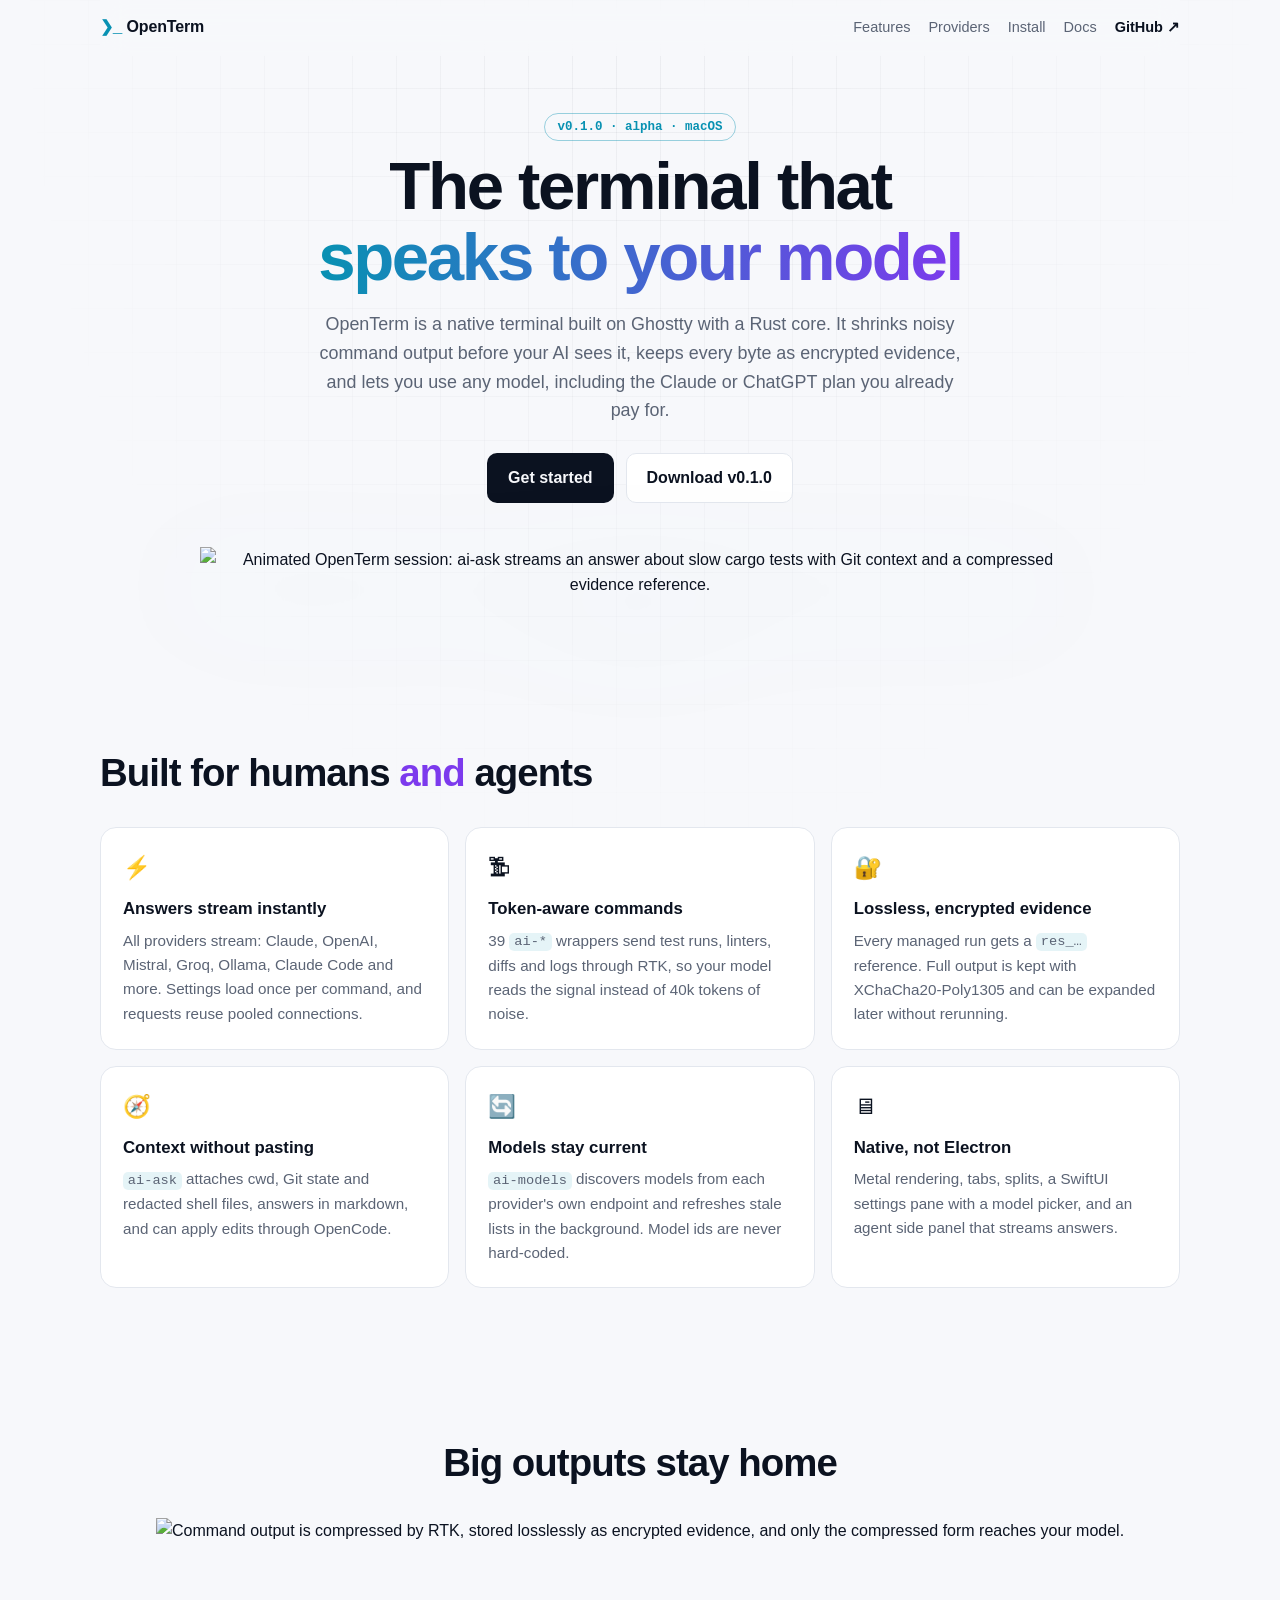
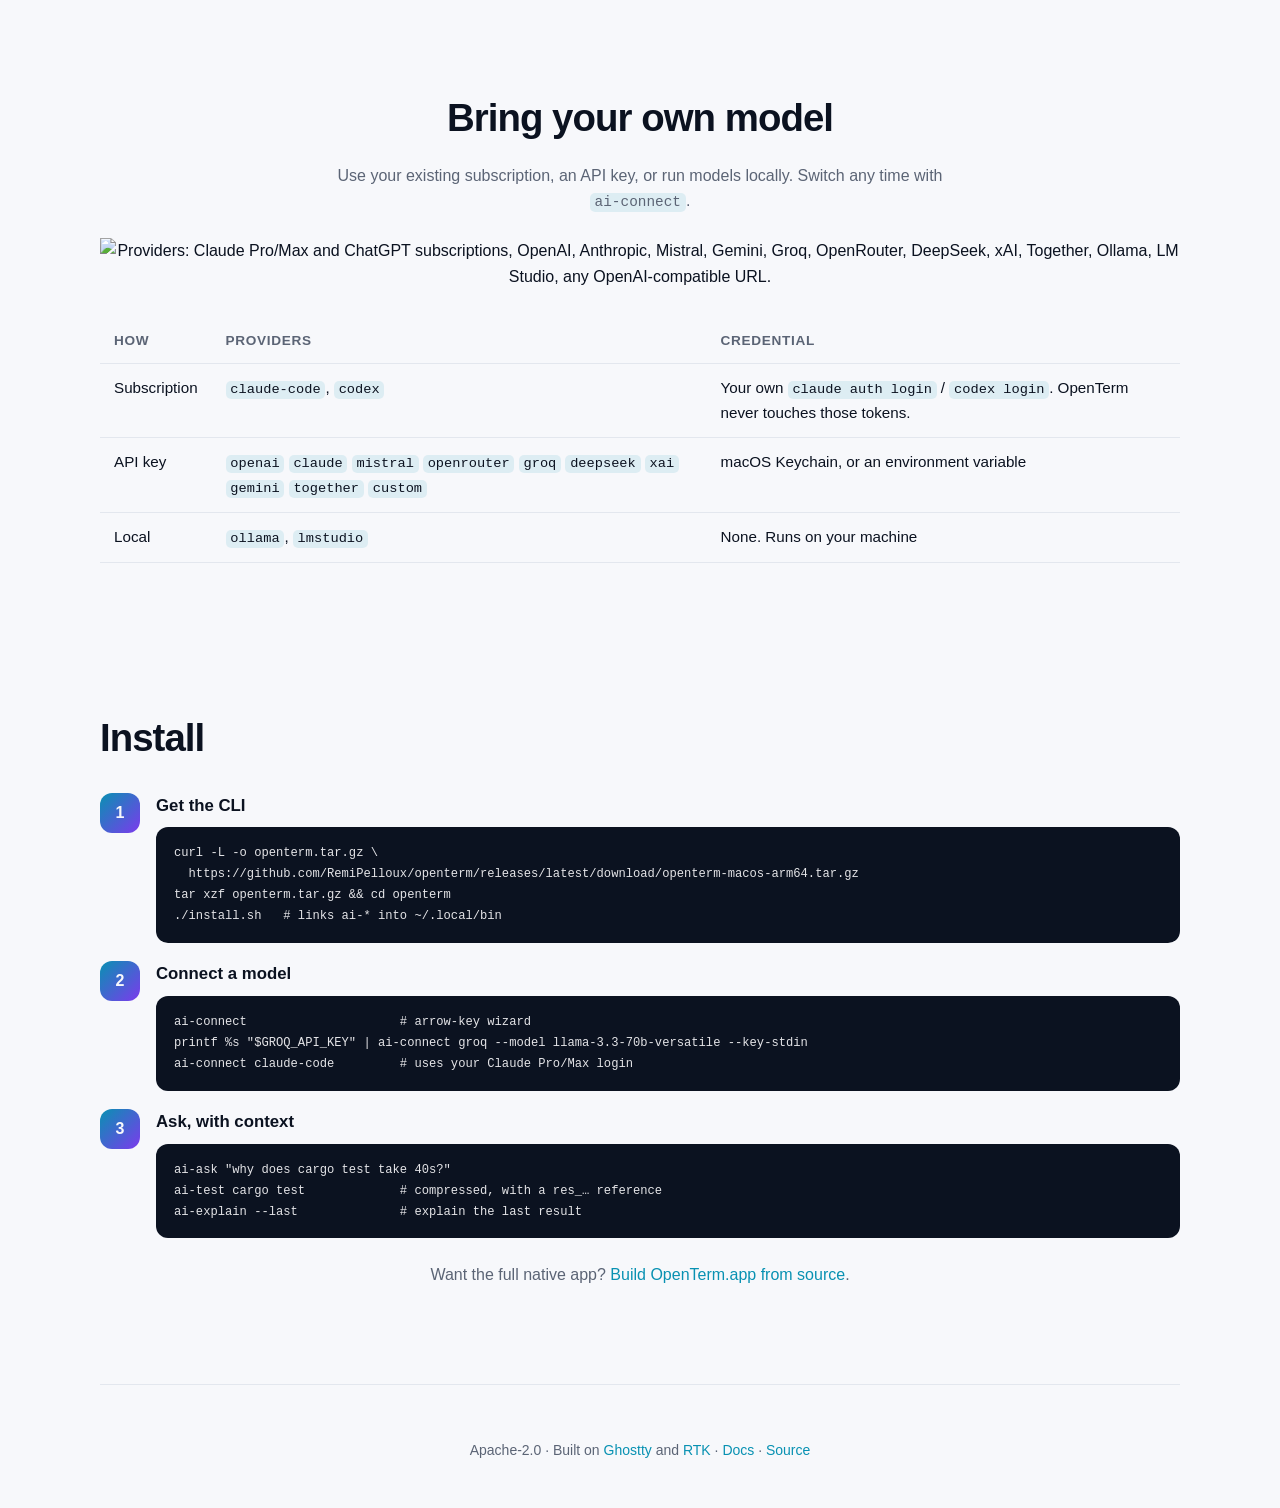
==== site/index.html @ d1501d90 "docs: animated README, GitHub Pages site, and release install script - README with animated SVG hero" ====
<!doctype html>
<html lang="en">
<head>
<meta charset="utf-8">
<meta name="viewport" content="width=device-width, initial-scale=1, viewport-fit=cover">
<title>OpenTerm — the AI-native terminal</title>
<meta name="description" content="OpenTerm is a native macOS terminal for humans and AI agents: compressed command output, encrypted evidence, and any model — including your Claude or ChatGPT subscription.">
<meta property="og:title" content="OpenTerm — the AI-native terminal">
<meta property="og:description" content="Token-aware commands, lossless evidence, and any model. Built on Ghostty, written in Rust.">
<link rel="icon" href="data:image/svg+xml,%3Csvg xmlns='http://www.w3.org/2000/svg' viewBox='0 0 32 32'%3E%3Crect width='32' height='32' rx='8' fill='%230b1220'/%3E%3Cpath d='M9 11l6 5-6 5' stroke='%2322d3ee' stroke-width='3' fill='none' stroke-linecap='round' stroke-linejoin='round'/%3E%3Cpath d='M17 22h7' stroke='%23a78bfa' stroke-width='3' stroke-linecap='round'/%3E%3C/svg%3E">
<link rel="stylesheet" href="style.css">
</head>
<body>
<div class="grid-bg" aria-hidden="true"></div>
<header class="nav">
  <a class="brand" href="./"><span class="mark">❯_</span> OpenTerm</a>
  <nav>
    <a href="#features">Features</a>
    <a href="#providers">Providers</a>
    <a href="#install">Install</a>
    <a href="docs.html">Docs</a>
    <a class="gh" href="https://github.com/RemiPelloux/openterm">GitHub ↗</a>
  </nav>
</header>

<main>
  <section class="hero">
    <p class="eyebrow reveal">v0.1.0 · alpha · macOS</p>
    <h1 class="reveal">The terminal that<br><span class="grad">speaks to your model</span></h1>
    <p class="lede reveal">OpenTerm is a native terminal built on Ghostty with a Rust core. It shrinks noisy command output before your AI sees it, keeps every byte as encrypted evidence, and lets you use any model, including the Claude or ChatGPT plan you already pay for.</p>
    <div class="cta reveal">
      <a class="btn primary" href="#install">Get started</a>
      <a class="btn" href="https://github.com/RemiPelloux/openterm/releases/latest">Download v0.1.0</a>
    </div>
    <figure class="shot reveal">
      <img src="assets/hero.svg" width="880" height="372" alt="Animated OpenTerm session: ai-ask streams an answer about slow cargo tests with Git context and a compressed evidence reference.">
    </figure>
  </section>

  <section id="features" class="features">
    <h2 class="reveal">Built for humans <em>and</em> agents</h2>
    <div class="cards">
      <article class="card reveal"><span class="ico">⚡</span><h3>Answers stream instantly</h3><p>All providers stream: Claude, OpenAI, Mistral, Groq, Ollama, Claude Code and more. Settings load once per command, and requests reuse pooled connections.</p></article>
      <article class="card reveal"><span class="ico">🗜</span><h3>Token-aware commands</h3><p>39 <code>ai-*</code> wrappers send test runs, linters, diffs and logs through RTK, so your model reads the signal instead of 40k tokens of noise.</p></article>
      <article class="card reveal"><span class="ico">🔐</span><h3>Lossless, encrypted evidence</h3><p>Every managed run gets a <code>res_…</code> reference. Full output is kept with XChaCha20-Poly1305 and can be expanded later without rerunning.</p></article>
      <article class="card reveal"><span class="ico">🧭</span><h3>Context without pasting</h3><p><code>ai-ask</code> attaches cwd, Git state and redacted shell files, answers in markdown, and can apply edits through OpenCode.</p></article>
      <article class="card reveal"><span class="ico">🔄</span><h3>Models stay current</h3><p><code>ai-models</code> discovers models from each provider's own endpoint and refreshes stale lists in the background. Model ids are never hard-coded.</p></article>
      <article class="card reveal"><span class="ico">🖥</span><h3>Native, not Electron</h3><p>Metal rendering, tabs, splits, a SwiftUI settings pane with a model picker, and an agent side panel that streams answers.</p></article>
    </div>
  </section>

  <section class="pipeline">
    <h2 class="reveal">Big outputs stay home</h2>
    <img class="reveal" src="assets/flow.svg" width="880" height="200" alt="Command output is compressed by RTK, stored losslessly as encrypted evidence, and only the compressed form reaches your model.">
  </section>

  <section id="providers" class="providers">
    <h2 class="reveal">Bring your own model</h2>
    <p class="sub reveal">Use your existing subscription, an API key, or run models locally. Switch any time with <code>ai-connect</code>.</p>
    <img class="reveal" src="assets/providers.svg" width="880" height="118" alt="Providers: Claude Pro/Max and ChatGPT subscriptions, OpenAI, Anthropic, Mistral, Gemini, Groq, OpenRouter, DeepSeek, xAI, Together, Ollama, LM Studio, any OpenAI-compatible URL.">
    <div class="table-wrap reveal">
      <table>
        <thead><tr><th>How</th><th>Providers</th><th>Credential</th></tr></thead>
        <tbody>
          <tr><td>Subscription</td><td><code>claude-code</code>, <code>codex</code></td><td>Your own <code>claude auth login</code> / <code>codex login</code>. OpenTerm never touches those tokens.</td></tr>
          <tr><td>API key</td><td><code>openai</code> <code>claude</code> <code>mistral</code> <code>openrouter</code> <code>groq</code> <code>deepseek</code> <code>xai</code> <code>gemini</code> <code>together</code> <code>custom</code></td><td>macOS Keychain, or an environment variable</td></tr>
          <tr><td>Local</td><td><code>ollama</code>, <code>lmstudio</code></td><td>None. Runs on your machine</td></tr>
        </tbody>
      </table>
    </div>
  </section>

  <section id="install" class="install">
    <h2 class="reveal">Install</h2>
    <div class="steps">
      <div class="step reveal"><span>1</span><div><h3>Get the CLI</h3><pre><code>curl -L -o openterm.tar.gz \
  https://github.com/RemiPelloux/openterm/releases/latest/download/openterm-macos-arm64.tar.gz
tar xzf openterm.tar.gz &amp;&amp; cd openterm
./install.sh   # links ai-* into ~/.local/bin</code></pre></div></div>
      <div class="step reveal"><span>2</span><div><h3>Connect a model</h3><pre><code>ai-connect                     # arrow-key wizard
printf %s "$GROQ_API_KEY" | ai-connect groq --model llama-3.3-70b-versatile --key-stdin
ai-connect claude-code         # uses your Claude Pro/Max login</code></pre></div></div>
      <div class="step reveal"><span>3</span><div><h3>Ask, with context</h3><pre><code>ai-ask "why does cargo test take 40s?"
ai-test cargo test             # compressed, with a res_… reference
ai-explain --last              # explain the last result</code></pre></div></div>
    </div>
    <p class="sub reveal">Want the full native app? <a href="docs.html#native-terminal">Build OpenTerm.app from source</a>.</p>
  </section>
</main>

<footer>
  <p>Apache-2.0 · Built on <a href="https://github.com/ghostty-org/ghostty">Ghostty</a> and <a href="https://github.com/rtk-ai/rtk">RTK</a> · <a href="docs.html">Docs</a> · <a href="https://github.com/RemiPelloux/openterm">Source</a></p>
</footer>

<script>
(() => {
  const items = document.querySelectorAll('.reveal');
  if (!('IntersectionObserver' in window) || matchMedia('(prefers-reduced-motion: reduce)').matches) {
    items.forEach(el => el.classList.add('in'));
    return;
  }
  const io = new IntersectionObserver(entries => {
    entries.forEach(e => { if (e.isIntersecting) { e.target.classList.add('in'); io.unobserve(e.target); } });
  }, { rootMargin: '0px 0px -8% 0px' });
  items.forEach((el, i) => { el.style.transitionDelay = `${(i % 6) * 60}ms`; io.observe(el); });
})();
</script>
</body>
</html>
---- site/style.css ----
:root {
  --bg: #f7f8fb;
  --bg-2: #ffffff;
  --ink: #0b1220;
  --muted: #5b6475;
  --line: #e3e7ee;
  --cyan: #0891b2;
  --violet: #7c3aed;
  --green: #059669;
  --code-bg: #0b1220;
  --code-ink: #e4e4e7;
  --grid: rgba(11, 18, 32, .05);
  color-scheme: light;
}
@media (prefers-color-scheme: dark) {
  :root:not([data-theme="light"]) {
    --bg: #05070b; --bg-2: #0b1220; --ink: #f4f4f5; --muted: #9aa3b2; --line: #1f2937;
    --cyan: #22d3ee; --violet: #a78bfa; --green: #34d399; --code-bg: #0f172a;
    --grid: rgba(34, 211, 238, .06); color-scheme: dark;
  }
}
:root[data-theme="dark"] {
  --bg: #05070b; --bg-2: #0b1220; --ink: #f4f4f5; --muted: #9aa3b2; --line: #1f2937;
  --cyan: #22d3ee; --violet: #a78bfa; --green: #34d399; --code-bg: #0f172a;
  --grid: rgba(34, 211, 238, .06); color-scheme: dark;
}

* { box-sizing: border-box; }
body {
  margin: 0; background: var(--bg); color: var(--ink);
  font: 16px/1.6 -apple-system, BlinkMacSystemFont, "Segoe UI", Inter, Helvetica, Arial, sans-serif;
  padding-inline: 20px;
}
a { color: var(--cyan); text-decoration: none; }
a:hover { text-decoration: underline; }
code { font-family: ui-monospace, SFMono-Regular, Menlo, Consolas, monospace; font-size: .9em; }
:not(pre) > code { background: color-mix(in srgb, var(--cyan) 10%, transparent); padding: .1em .35em; border-radius: 5px; }
pre { background: var(--code-bg); color: var(--code-ink); padding: 16px 18px; border-radius: 12px; overflow-x: auto; font-size: 13.5px; line-height: 1.55; margin: 8px 0 0; }
pre code { background: none; padding: 0; }
img { max-width: 100%; height: auto; }

.grid-bg {
  position: fixed; inset: 0; z-index: -1; pointer-events: none;
  background-image: linear-gradient(var(--grid) 1px, transparent 1px), linear-gradient(90deg, var(--grid) 1px, transparent 1px);
  background-size: 44px 44px;
  mask-image: radial-gradient(ellipse at 50% 0%, #000 0%, transparent 70%);
  animation: drift 30s linear infinite;
}
@keyframes drift { to { background-position: 44px 44px, 44px 44px; } }

.nav {
  position: sticky; top: env(safe-area-inset-top, 0px); z-index: 10;
  max-width: 1080px; margin: 0 auto; padding-block: 14px;
  display: flex; align-items: center; justify-content: space-between; gap: 16px; flex-wrap: wrap;
  backdrop-filter: blur(12px); background: color-mix(in srgb, var(--bg) 75%, transparent);
}
.brand { font-weight: 800; color: var(--ink); letter-spacing: -.01em; }
.mark { color: var(--cyan); font-family: ui-monospace, Menlo, monospace; }
.nav nav { display: flex; gap: 18px; flex-wrap: wrap; font-size: 14.5px; }
.nav nav a { color: var(--muted); }
.nav nav a:hover { color: var(--ink); text-decoration: none; }
.nav .gh { color: var(--ink); font-weight: 600; }

main { max-width: 1080px; margin: 0 auto; }
section { padding-block: 72px; }
h1 { font-size: clamp(2.4rem, 6vw, 4.2rem); line-height: 1.05; letter-spacing: -.035em; margin: 10px 0 18px; }
h2 { font-size: clamp(1.7rem, 3.5vw, 2.4rem); letter-spacing: -.025em; margin: 0 0 24px; }
h2 em { font-style: normal; color: var(--violet); }
h3 { margin: 0 0 6px; font-size: 1.05rem; }
.grad { background: linear-gradient(90deg, var(--cyan), var(--violet), var(--cyan)); background-size: 200% 100%;
  -webkit-background-clip: text; background-clip: text; color: transparent; animation: shine 6s linear infinite; }
@keyframes shine { to { background-position: -200% 0; } }

.hero { text-align: center; padding-top: 56px; }
.eyebrow { display: inline-block; font: 600 12.5px/1 ui-monospace, Menlo, monospace; color: var(--cyan);
  border: 1px solid color-mix(in srgb, var(--cyan) 40%, transparent); border-radius: 999px; padding: 7px 12px; margin: 0; }
.lede { max-width: 660px; margin: 0 auto; color: var(--muted); font-size: 1.12rem; }
.cta { display: flex; gap: 12px; justify-content: center; flex-wrap: wrap; margin: 28px 0 44px; }
.btn { padding: 11px 20px; border-radius: 10px; border: 1px solid var(--line); color: var(--ink); font-weight: 600; background: var(--bg-2); transition: transform .15s ease, box-shadow .15s ease; }
.btn:hover { text-decoration: none; transform: translateY(-1px); box-shadow: 0 6px 22px -10px var(--cyan); }
.btn.primary { background: var(--ink); color: var(--bg); border-color: transparent; }
.shot { margin: 0 auto; max-width: 880px; filter: drop-shadow(0 30px 60px rgba(8, 145, 178, .25)); }

.cards { display: grid; grid-template-columns: repeat(auto-fit, minmax(min(100%, 300px), 1fr)); gap: 16px; }
.card { background: var(--bg-2); border: 1px solid var(--line); border-radius: 16px; padding: 22px; transition: border-color .2s ease, transform .2s ease; }
.card:hover { border-color: color-mix(in srgb, var(--cyan) 50%, var(--line)); transform: translateY(-2px); }
.card p { margin: 0; color: var(--muted); font-size: .95rem; }
.ico { font-size: 1.4rem; display: block; margin-bottom: 10px; }

.pipeline, .providers { text-align: center; }
.sub { color: var(--muted); max-width: 640px; margin: -10px auto 24px; }
.table-wrap { overflow-x: auto; margin-top: 28px; text-align: left; }
table { width: 100%; border-collapse: collapse; font-size: .95rem; }
th, td { padding: 12px 14px; border-bottom: 1px solid var(--line); vertical-align: top; }
th { color: var(--muted); font-weight: 600; font-size: .85rem; text-transform: uppercase; letter-spacing: .05em; }
td code { white-space: nowrap; }

.steps { display: grid; gap: 18px; }
.step { display: grid; grid-template-columns: 40px 1fr; gap: 16px; align-items: start; }
.step > span { width: 40px; height: 40px; border-radius: 12px; display: grid; place-items: center; font-weight: 800;
  color: var(--bg); background: linear-gradient(135deg, var(--cyan), var(--violet)); }
.step > div { min-width: 0; }
.install .sub { margin-top: 24px; text-align: center; }

footer { max-width: 1080px; margin: 0 auto; padding-block: 40px; border-top: 1px solid var(--line); color: var(--muted); font-size: 14px; text-align: center; }

.reveal { opacity: 0; transform: translateY(14px); transition: opacity .6s ease, transform .6s cubic-bezier(.2, .7, .2, 1); }
.reveal.in { opacity: 1; transform: none; }

/* Docs viewer */
.docs { display: grid; grid-template-columns: 220px 1fr; gap: 40px; padding-block: 40px; }
.docs aside { position: sticky; top: 76px; align-self: start; display: flex; flex-direction: column; gap: 4px; }
.docs aside a { color: var(--muted); padding: 6px 10px; border-radius: 8px; font-size: 14.5px; }
.docs aside a.on, .docs aside a:hover { color: var(--ink); background: color-mix(in srgb, var(--cyan) 10%, transparent); text-decoration: none; }
.doc { min-width: 0; }
.doc h1 { font-size: 2.2rem; }
.doc h2 { font-size: 1.5rem; margin-top: 40px; }
.doc table { margin: 16px 0; display: block; overflow-x: auto; }
.doc blockquote { border-left: 3px solid var(--cyan); margin: 0; padding-left: 16px; color: var(--muted); }
@media (max-width: 760px) {
  .docs { grid-template-columns: 1fr; gap: 16px; }
  .docs aside { position: static; flex-direction: row; flex-wrap: wrap; }
}

@media (prefers-reduced-motion: reduce) {
  *, .grid-bg, .grad { animation: none !important; transition: none !important; }
  .reveal { opacity: 1; transform: none; }
}
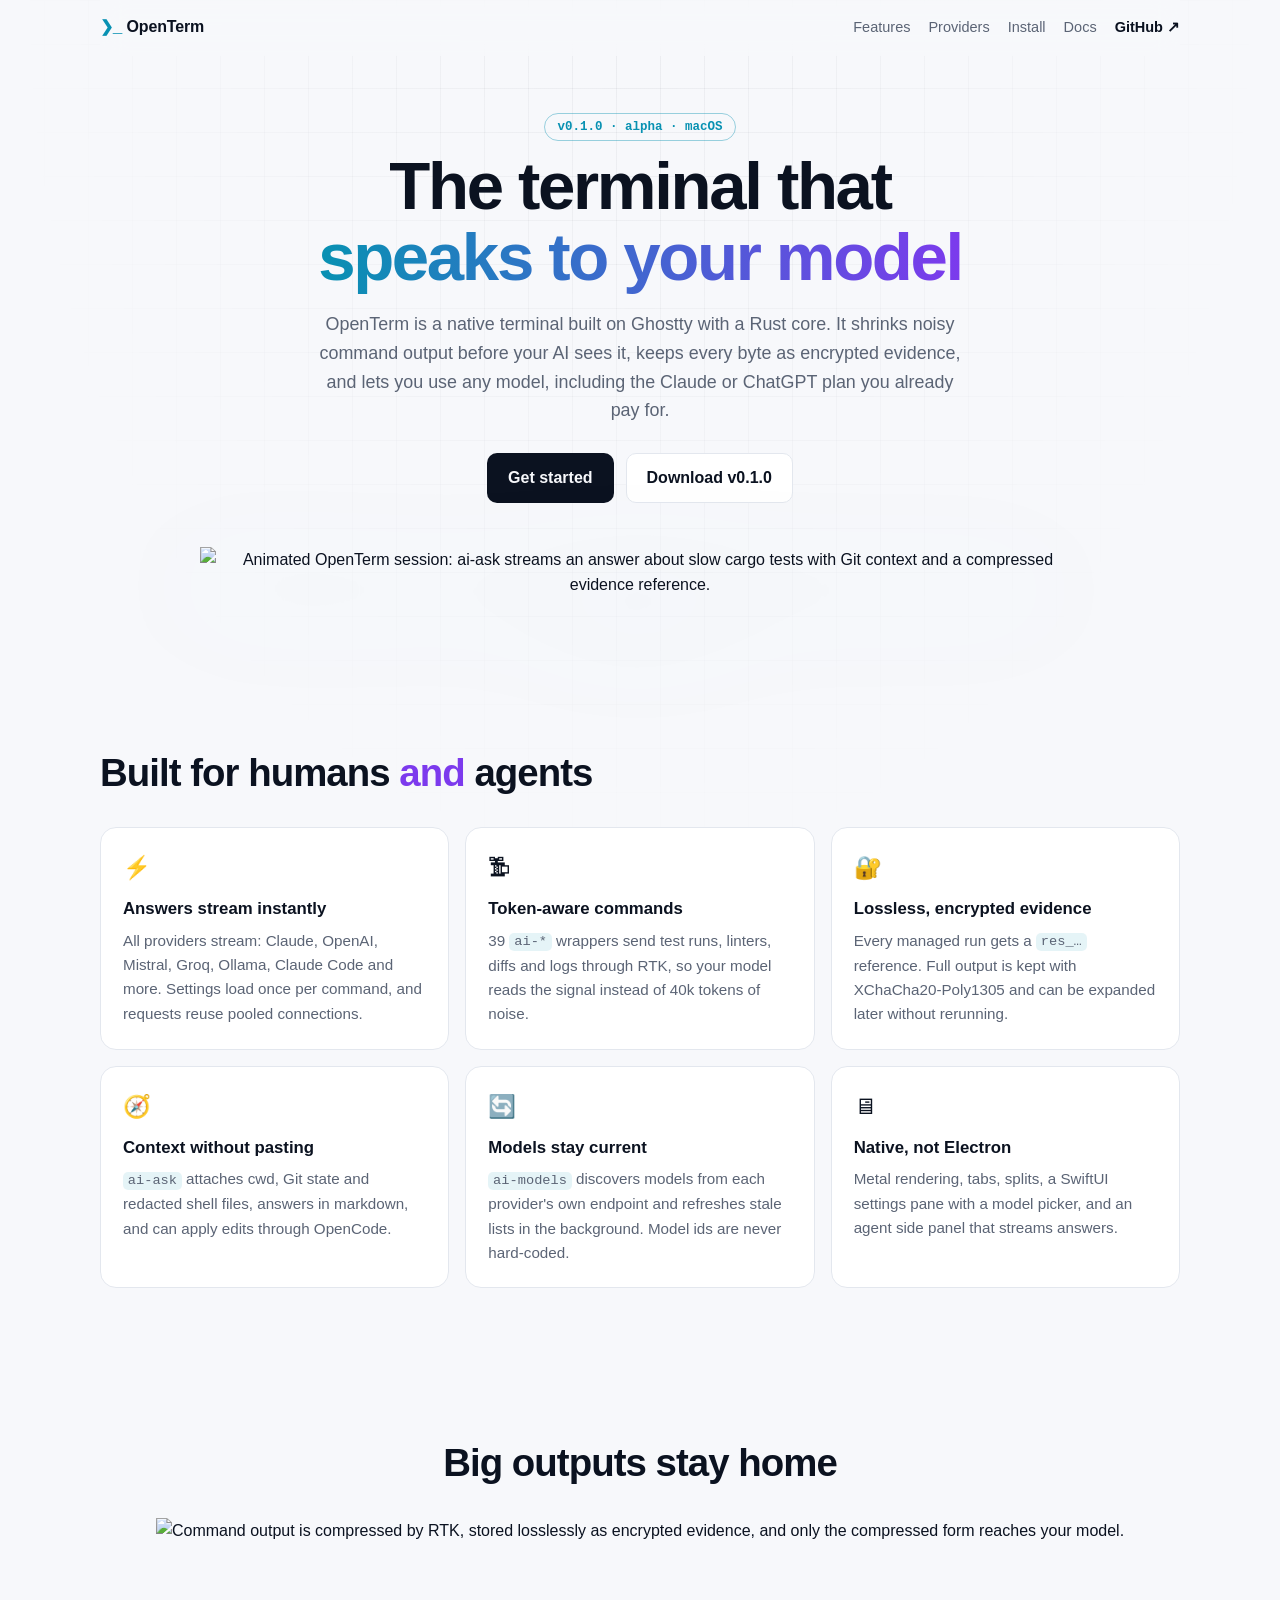
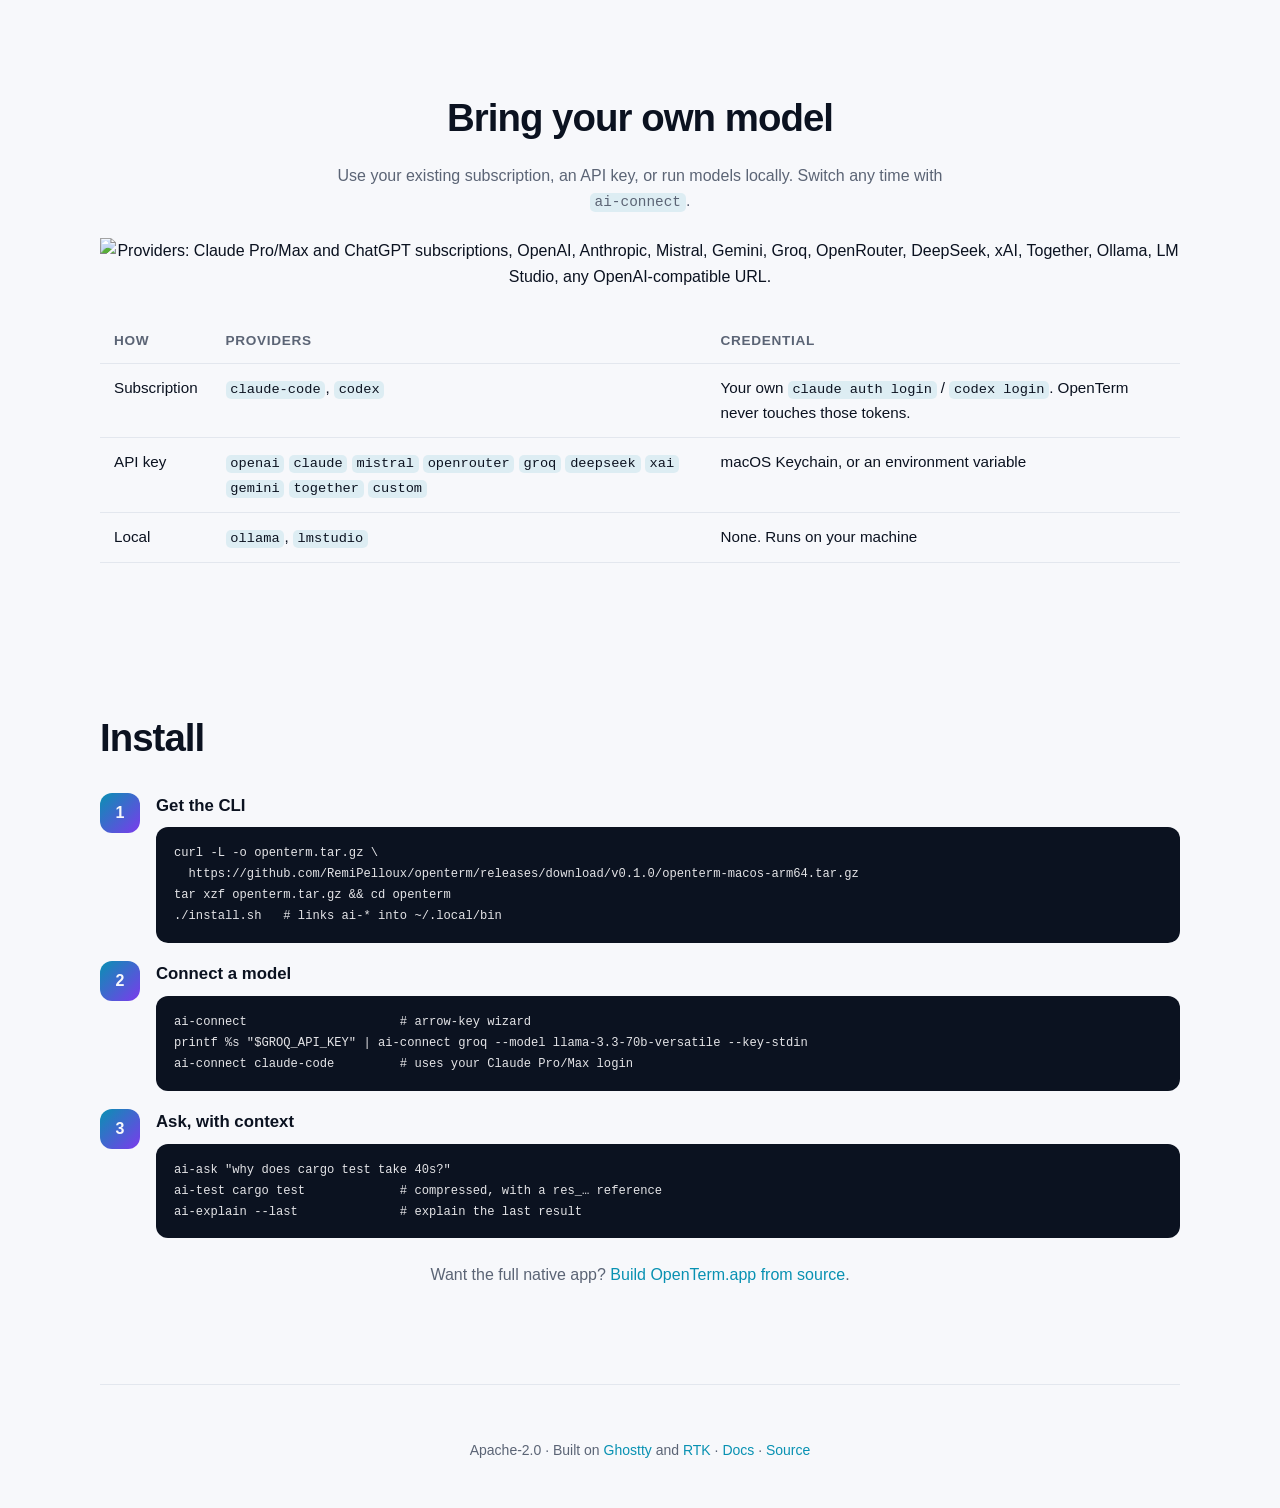
==== commit 1a18233d: "fix(connect): gate Keychain service name to macOS; pin v0.1.0 links The constant is only used by the" ====
--- a/site/index.html
+++ b/site/index.html
@@ -30,7 +30,7 @@
     <p class="lede reveal">OpenTerm is a native terminal built on Ghostty with a Rust core. It shrinks noisy command output before your AI sees it, keeps every byte as encrypted evidence, and lets you use any model, including the Claude or ChatGPT plan you already pay for.</p>
     <div class="cta reveal">
       <a class="btn primary" href="#install">Get started</a>
-      <a class="btn" href="https://github.com/RemiPelloux/openterm/releases/latest">Download v0.1.0</a>
+      <a class="btn" href="https://github.com/RemiPelloux/openterm/releases/tag/v0.1.0">Download v0.1.0</a>
     </div>
     <figure class="shot reveal">
       <img src="assets/hero.svg" width="880" height="372" alt="Animated OpenTerm session: ai-ask streams an answer about slow cargo tests with Git context and a compressed evidence reference.">
@@ -74,7 +74,7 @@
     <h2 class="reveal">Install</h2>
     <div class="steps">
       <div class="step reveal"><span>1</span><div><h3>Get the CLI</h3><pre><code>curl -L -o openterm.tar.gz \
-  https://github.com/RemiPelloux/openterm/releases/latest/download/openterm-macos-arm64.tar.gz
+  https://github.com/RemiPelloux/openterm/releases/download/v0.1.0/openterm-macos-arm64.tar.gz
 tar xzf openterm.tar.gz &amp;&amp; cd openterm
 ./install.sh   # links ai-* into ~/.local/bin</code></pre></div></div>
       <div class="step reveal"><span>2</span><div><h3>Connect a model</h3><pre><code>ai-connect                     # arrow-key wizard
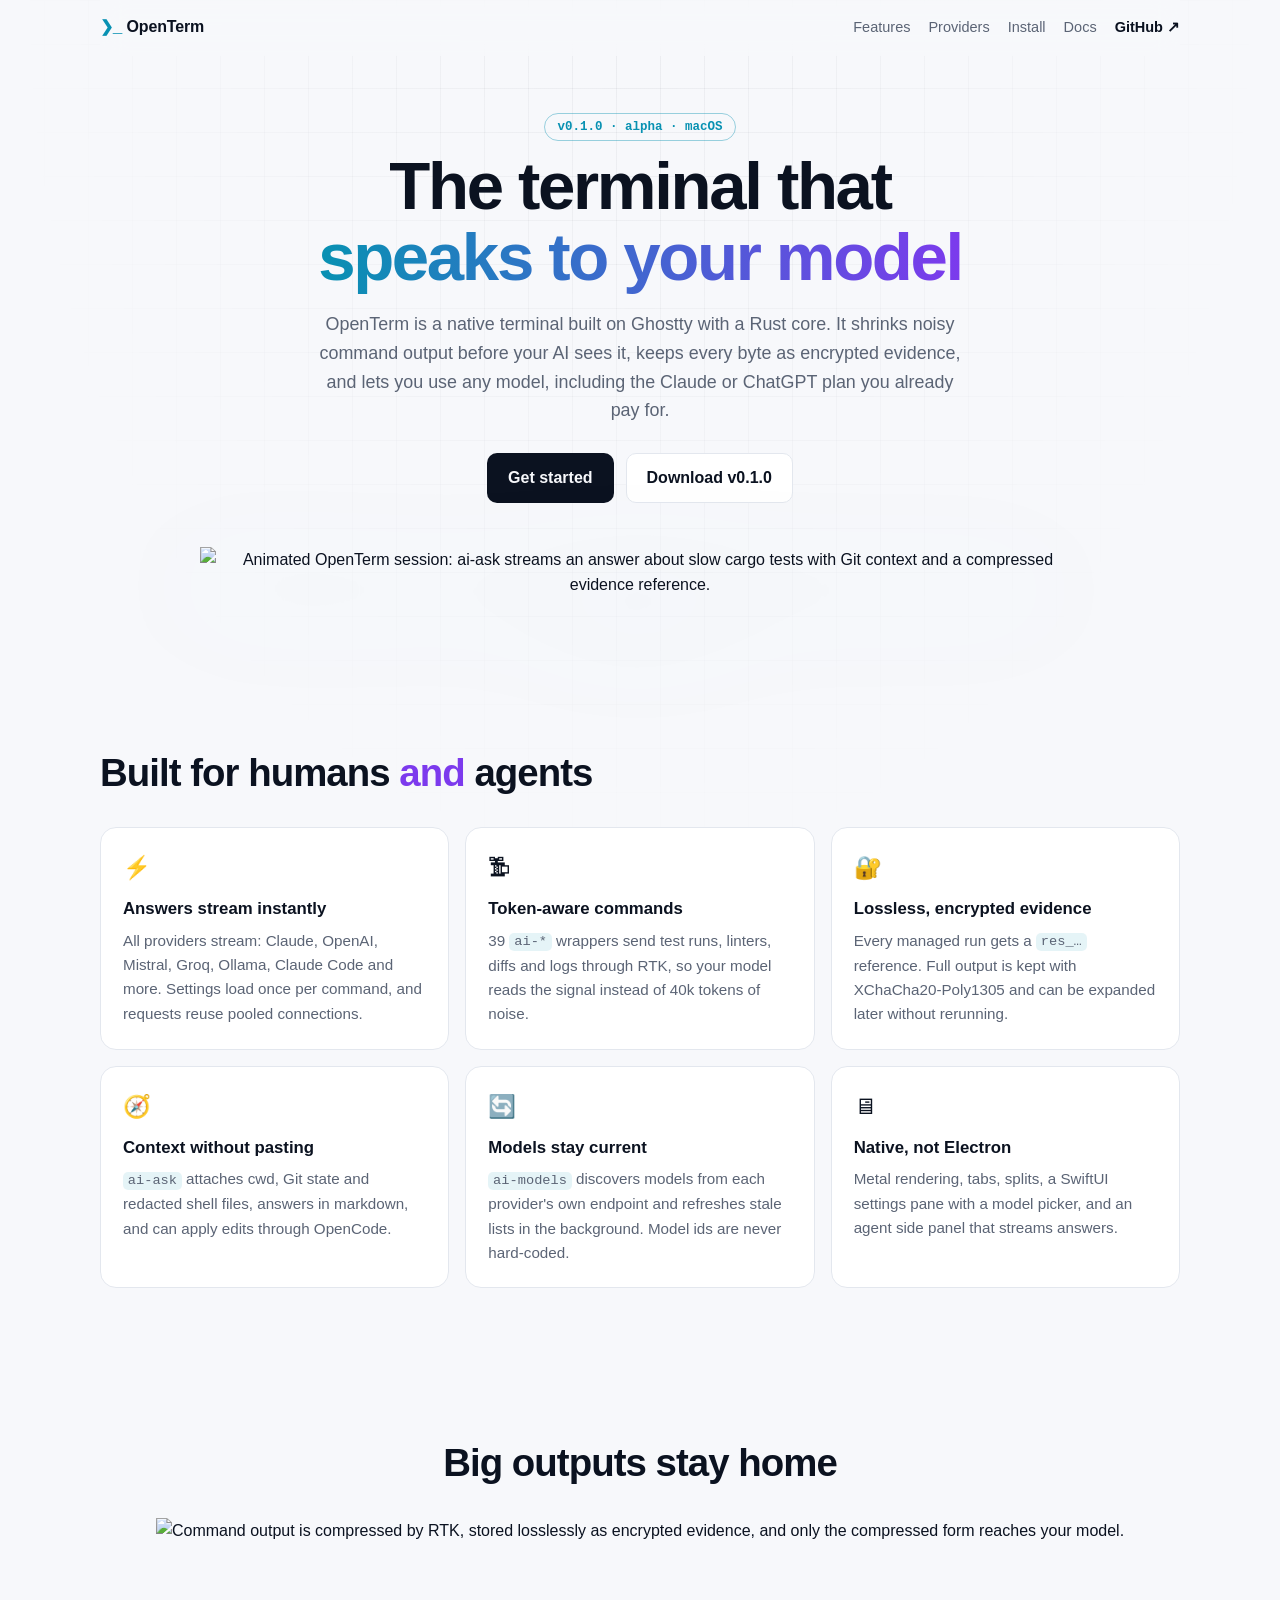
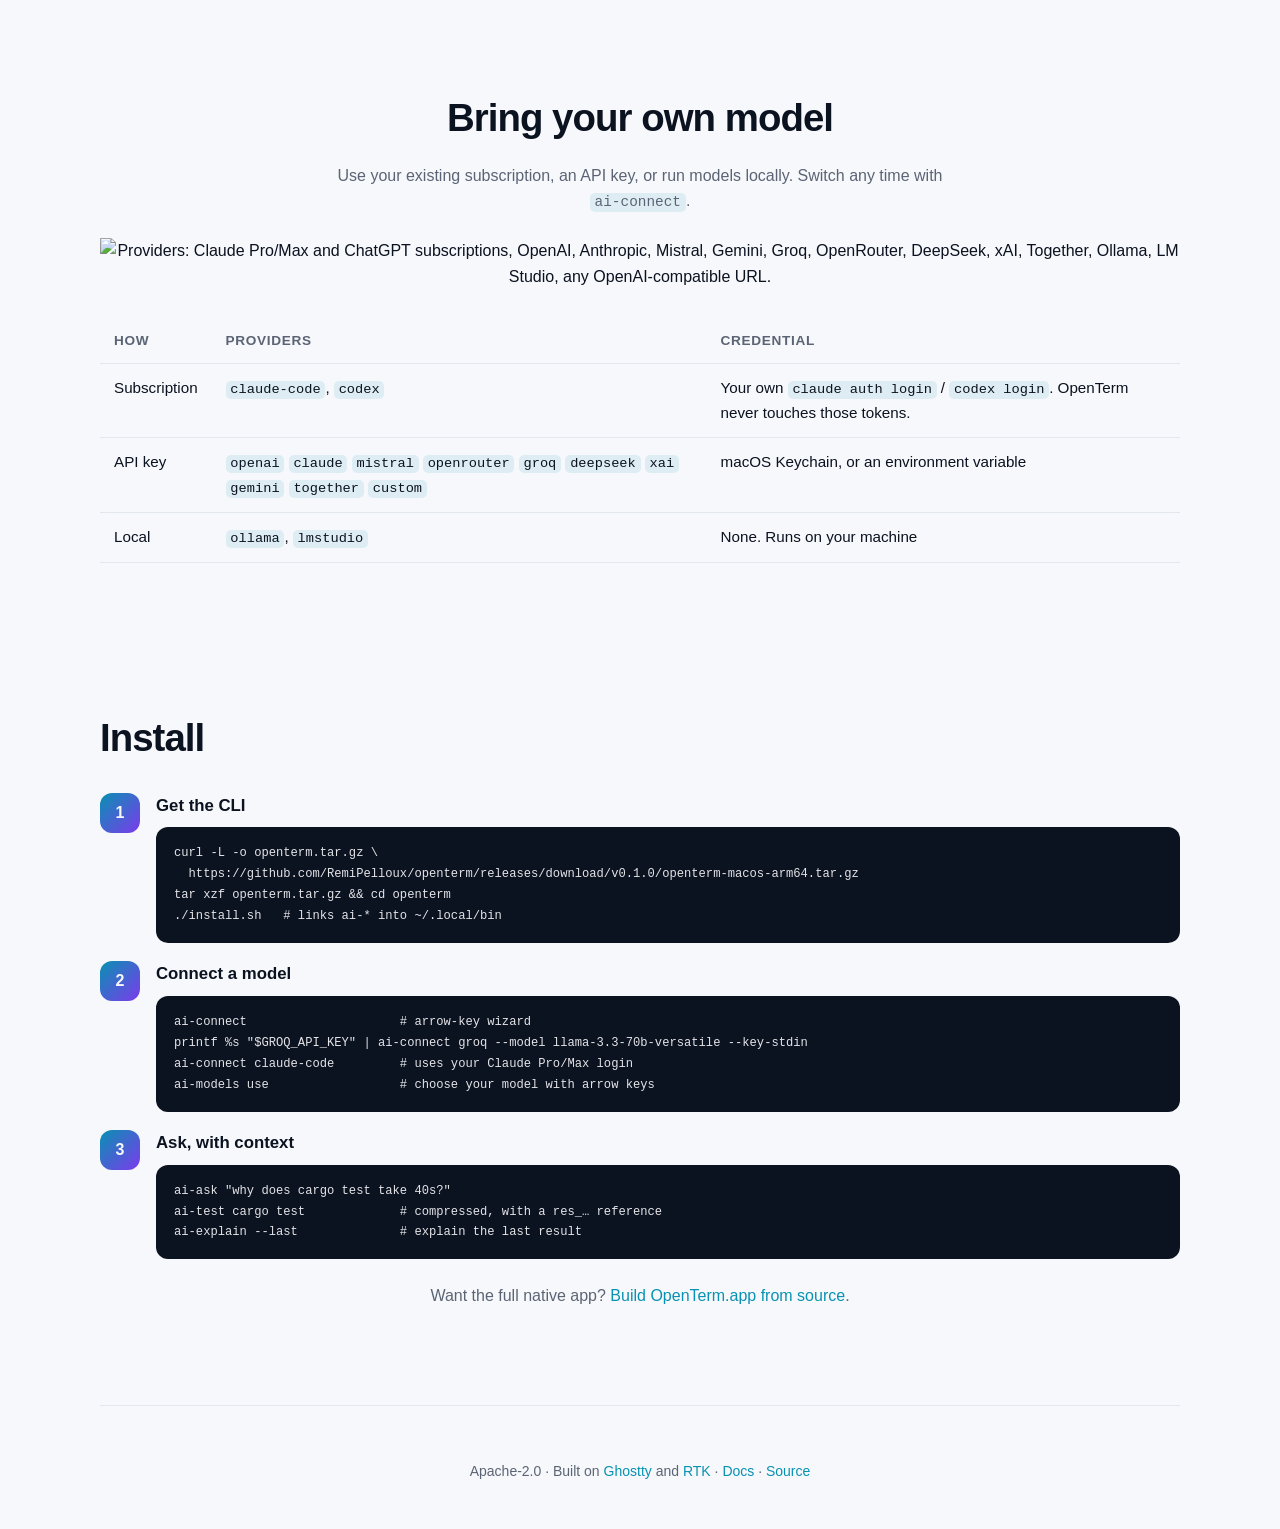
==== commit 03af78b1: "docs: document ai-models use Co-Authored-By: Claude Opus 5.5 <noreply@anthropic.com>" ====
--- a/site/index.html
+++ b/site/index.html
@@ -79,7 +79,8 @@
 ./install.sh   # links ai-* into ~/.local/bin</code></pre></div></div>
       <div class="step reveal"><span>2</span><div><h3>Connect a model</h3><pre><code>ai-connect                     # arrow-key wizard
 printf %s "$GROQ_API_KEY" | ai-connect groq --model llama-3.3-70b-versatile --key-stdin
-ai-connect claude-code         # uses your Claude Pro/Max login</code></pre></div></div>
+ai-connect claude-code         # uses your Claude Pro/Max login
+ai-models use                  # choose your model with arrow keys</code></pre></div></div>
       <div class="step reveal"><span>3</span><div><h3>Ask, with context</h3><pre><code>ai-ask "why does cargo test take 40s?"
 ai-test cargo test             # compressed, with a res_… reference
 ai-explain --last              # explain the last result</code></pre></div></div>
